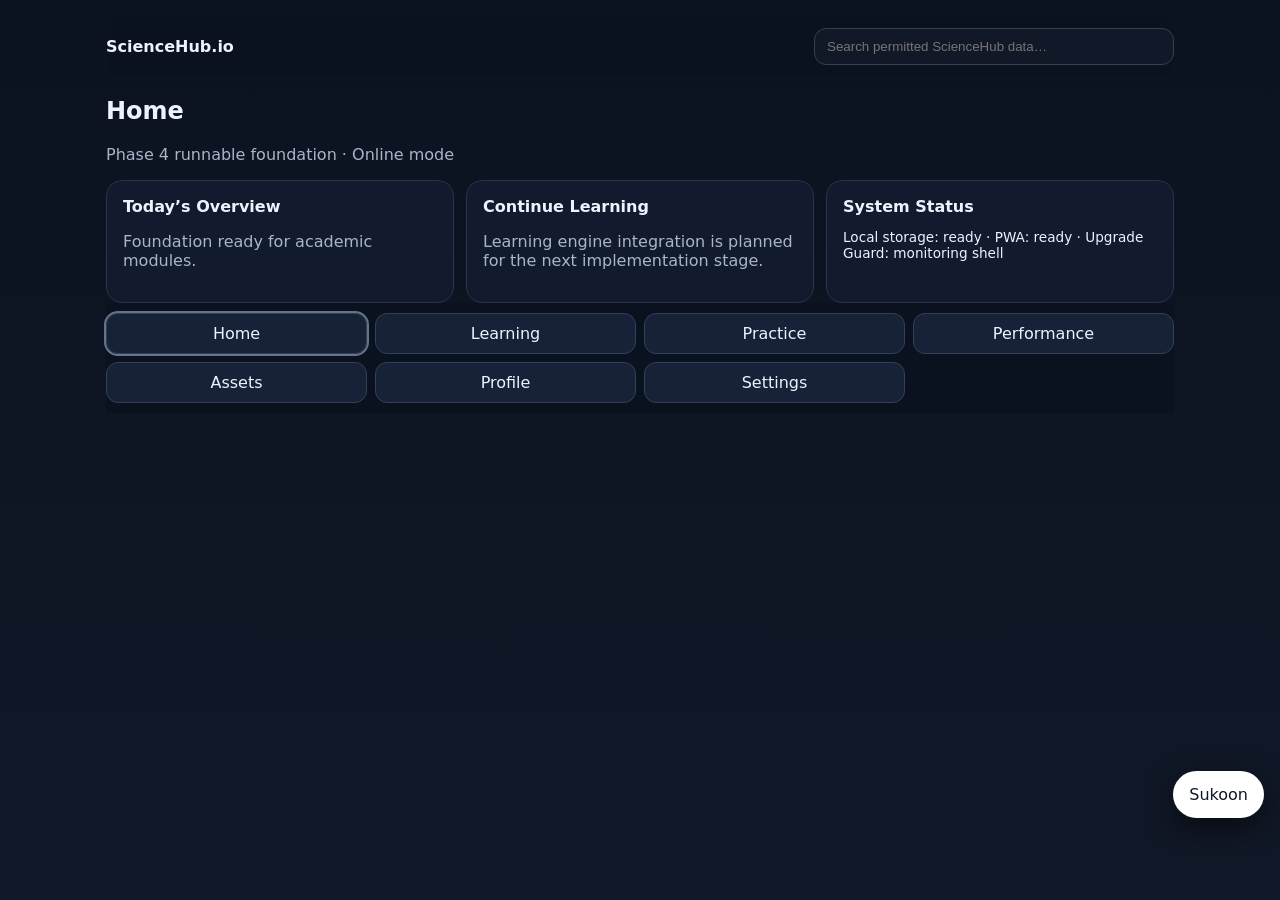
==== 3_index.html @ 3ba19e8f "Add files via upload" ====
<!doctype html>
<html lang="en"><head><meta charset="utf-8"><meta name="viewport" content="width=device-width,initial-scale=1,viewport-fit=cover"><meta name="theme-color" content="#101827"><meta name="description" content="ScienceHub.io — personal student Study OS"><link rel="manifest" href="3_manifest.webmanifest"><link rel="stylesheet" href="4_styles.css"><title>ScienceHub.io</title></head>
<body><div id="app"></div><button id="sukoon" aria-label="Open Sukoon.Brain">Sukoon</button><script src="5_app.js" defer></script></body></html>
---- 4_styles.css ----
:root{font-family:system-ui,-apple-system,Segoe UI,sans-serif;color:#eef2ff;background:#0b1220}*{box-sizing:border-box}body{margin:0;background:linear-gradient(180deg,#0b1220,#111827);min-height:100vh}button{font:inherit}.shell{max-width:1100px;margin:auto;padding:16px}.top{display:flex;justify-content:space-between;align-items:center;gap:12px;position:sticky;top:0;background:#0b1220ee;backdrop-filter:blur(12px);padding:12px 0;z-index:5}.brand{font-weight:800}.search{width:min(42vw,360px);padding:10px 12px;border-radius:12px;border:1px solid #334155;background:#111827;color:#fff}.grid{display:grid;grid-template-columns:repeat(auto-fit,minmax(220px,1fr));gap:12px;margin-top:16px}.card{background:#121b2d;border:1px solid #26344d;border-radius:16px;padding:16px}.muted{color:#a9b5c9}.nav{display:grid;grid-template-columns:repeat(4,1fr);gap:8px;position:sticky;bottom:0;padding:10px 0;background:#0b1220ee;backdrop-filter:blur(12px);z-index:5}.nav button,.action{border:1px solid #334155;background:#172238;color:#eef2ff;border-radius:12px;padding:10px}.nav button.active{outline:2px solid #64748b}.hidden{display:none}#sukoon{position:fixed;right:16px;bottom:82px;border:0;border-radius:999px;padding:14px 16px;background:#fff;color:#111827;box-shadow:0 10px 30px #0008;z-index:10}.panel{margin-top:18px}.status{font-size:.85rem}.danger{color:#fca5a5}@media(max-width:650px){.nav{grid-template-columns:repeat(3,1fr)}.search{width:45vw}.grid{grid-template-columns:1fr}}
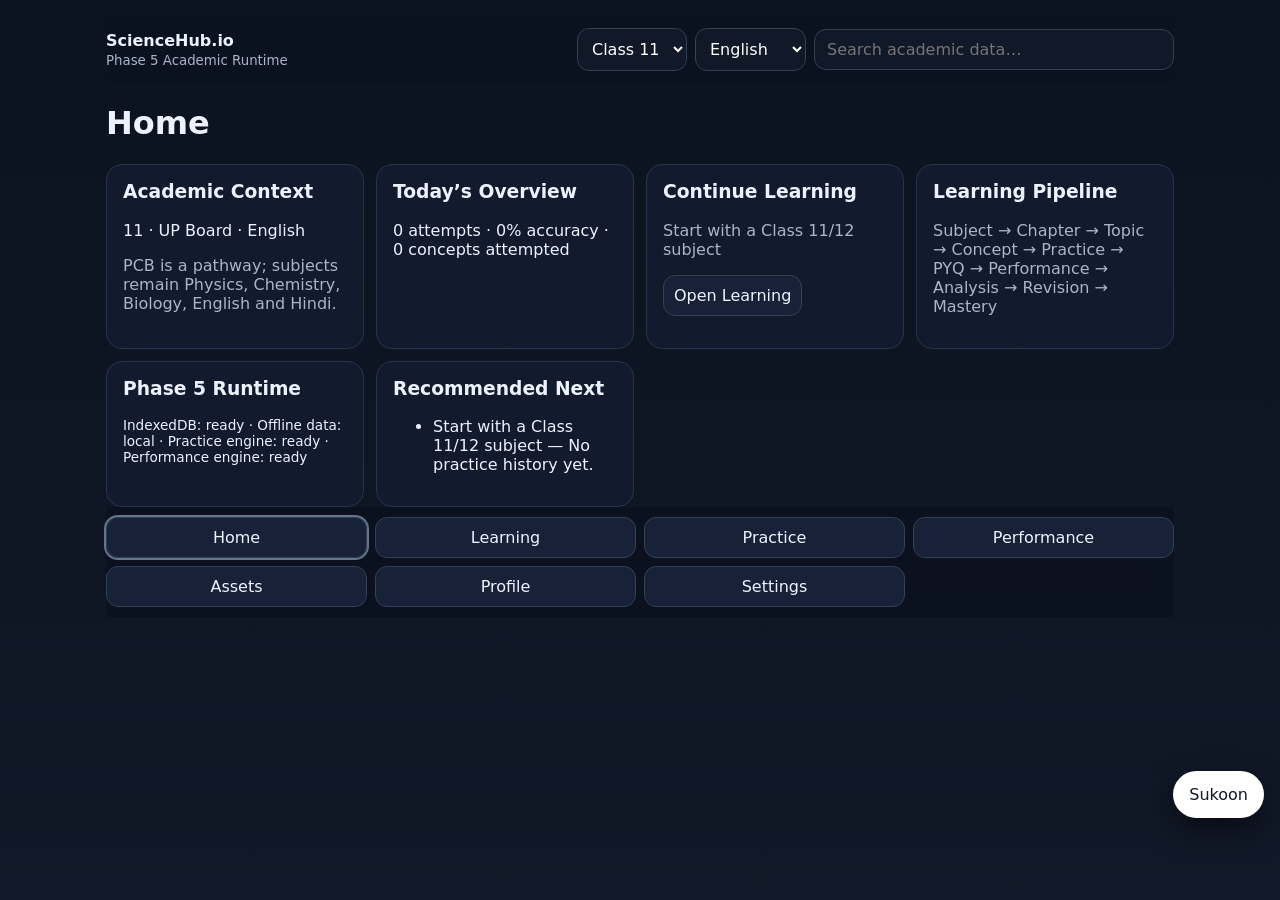
==== commit 113e37f8: "Fix academic async runtime rendering" ====
--- a/3_index.html
+++ b/3_index.html
@@ -1,3 +1,3 @@
 <!doctype html>
 <html lang="en"><head><meta charset="utf-8"><meta name="viewport" content="width=device-width,initial-scale=1,viewport-fit=cover"><meta name="theme-color" content="#101827"><meta name="description" content="ScienceHub.io — personal student Study OS"><link rel="manifest" href="3_manifest.webmanifest"><link rel="stylesheet" href="4_styles.css"><title>ScienceHub.io</title></head>
-<body><div id="app"></div><button id="sukoon" aria-label="Open Sukoon.Brain">Sukoon</button><script src="5_app.js" defer></script></body></html>
+<body><div id="app"></div><button id="sukoon" aria-label="Open Sukoon.Brain">Sukoon</button><script type="module" src="5_app.js"></script></body></html>
--- a/4_styles.css
+++ b/4_styles.css
@@ -1 +1 @@
-:root{font-family:system-ui,-apple-system,Segoe UI,sans-serif;color:#eef2ff;background:#0b1220}*{box-sizing:border-box}body{margin:0;background:linear-gradient(180deg,#0b1220,#111827);min-height:100vh}button{font:inherit}.shell{max-width:1100px;margin:auto;padding:16px}.top{display:flex;justify-content:space-between;align-items:center;gap:12px;position:sticky;top:0;background:#0b1220ee;backdrop-filter:blur(12px);padding:12px 0;z-index:5}.brand{font-weight:800}.search{width:min(42vw,360px);padding:10px 12px;border-radius:12px;border:1px solid #334155;background:#111827;color:#fff}.grid{display:grid;grid-template-columns:repeat(auto-fit,minmax(220px,1fr));gap:12px;margin-top:16px}.card{background:#121b2d;border:1px solid #26344d;border-radius:16px;padding:16px}.muted{color:#a9b5c9}.nav{display:grid;grid-template-columns:repeat(4,1fr);gap:8px;position:sticky;bottom:0;padding:10px 0;background:#0b1220ee;backdrop-filter:blur(12px);z-index:5}.nav button,.action{border:1px solid #334155;background:#172238;color:#eef2ff;border-radius:12px;padding:10px}.nav button.active{outline:2px solid #64748b}.hidden{display:none}#sukoon{position:fixed;right:16px;bottom:82px;border:0;border-radius:999px;padding:14px 16px;background:#fff;color:#111827;box-shadow:0 10px 30px #0008;z-index:10}.panel{margin-top:18px}.status{font-size:.85rem}.danger{color:#fca5a5}@media(max-width:650px){.nav{grid-template-columns:repeat(3,1fr)}.search{width:45vw}.grid{grid-template-columns:1fr}}
+:root{font-family:system-ui,-apple-system,Segoe UI,sans-serif;color:#eef2ff;background:#0b1220}*{box-sizing:border-box}body{margin:0;background:linear-gradient(180deg,#0b1220,#111827);min-height:100vh}button,select,input{font:inherit}.shell{max-width:1100px;margin:auto;padding:16px}.top{display:flex;justify-content:space-between;align-items:center;gap:12px;position:sticky;top:0;background:#0b1220ee;backdrop-filter:blur(12px);padding:12px 0;z-index:5;flex-wrap:wrap}.brand{font-weight:800}.toolbar{display:flex;gap:8px;align-items:center;flex-wrap:wrap}.search{width:min(42vw,360px);padding:10px 12px;border-radius:12px;border:1px solid #334155;background:#111827;color:#fff}.toolbar select{padding:10px;border-radius:12px;border:1px solid #334155;background:#111827;color:#fff}.grid{display:grid;grid-template-columns:repeat(auto-fit,minmax(240px,1fr));gap:12px;margin-top:16px}.card{background:#121b2d;border:1px solid #26344d;border-radius:16px;padding:16px}.muted{color:#a9b5c9}.nav{display:grid;grid-template-columns:repeat(4,1fr);gap:8px;position:sticky;bottom:0;padding:10px 0;background:#0b1220ee;backdrop-filter:blur(12px);z-index:5}.nav button,.action{border:1px solid #334155;background:#172238;color:#eef2ff;border-radius:12px;padding:10px;cursor:pointer}.nav button.active{outline:2px solid #64748b}.status{font-size:.85rem}.danger{color:#fca5a5}.good{color:#86efac}.search-results{margin-top:8px;display:grid;gap:6px}.search-item{display:flex;justify-content:space-between;gap:10px;text-align:left;border:1px solid #334155;background:#111827;color:#eef2ff;border-radius:10px;padding:10px}.card h3{margin-top:0}.card li{margin:.35rem 0}label{display:grid;gap:6px;margin:12px 0}label input{padding:10px;border-radius:10px;border:1px solid #334155;background:#0f172a;color:#fff}@media(max-width:650px){.nav{grid-template-columns:repeat(3,1fr)}.search{width:100%}.toolbar{width:100%}.toolbar select{flex:1}.grid{grid-template-columns:1fr}}#sukoon{position:fixed;right:16px;bottom:82px;border:0;border-radius:999px;padding:14px 16px;background:#fff;color:#111827;box-shadow:0 10px 30px #0008;z-index:10}
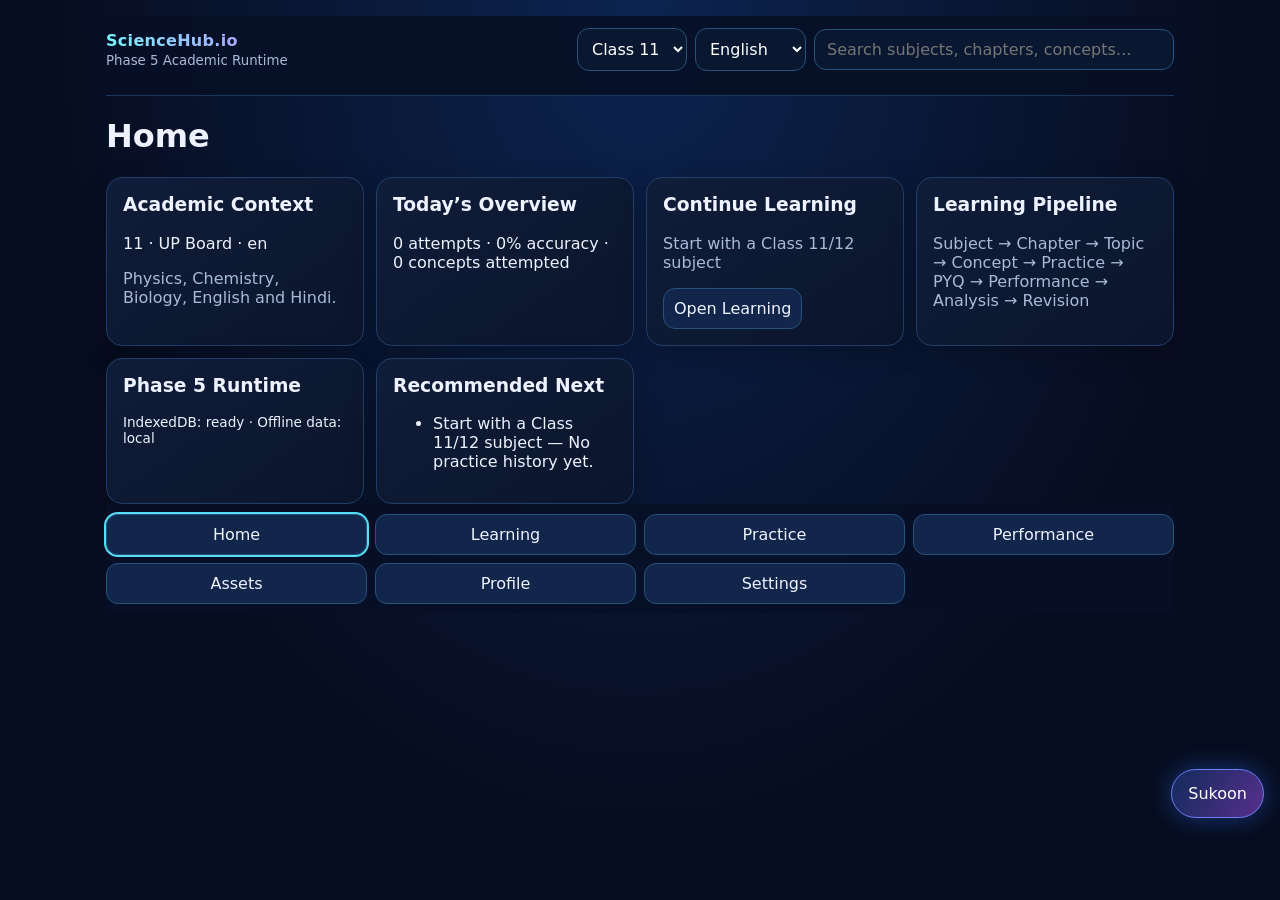
==== commit cb64ef77: "Add files via upload" ====
--- a/3_index.html
+++ b/3_index.html
@@ -1,3 +1,19 @@
 <!doctype html>
-<html lang="en"><head><meta charset="utf-8"><meta name="viewport" content="width=device-width,initial-scale=1,viewport-fit=cover"><meta name="theme-color" content="#101827"><meta name="description" content="ScienceHub.io — personal student Study OS"><link rel="manifest" href="3_manifest.webmanifest"><link rel="stylesheet" href="4_styles.css"><title>ScienceHub.io</title></head>
-<body><div id="app"></div><button id="sukoon" aria-label="Open Sukoon.Brain">Sukoon</button><script type="module" src="5_app.js"></script></body></html>
+<html lang="en">
+<head>
+  <meta charset="utf-8">
+  <meta name="viewport" content="width=device-width,initial-scale=1,viewport-fit=cover">
+  <meta name="theme-color" content="#070d20">
+  <meta name="description" content="ScienceHub.io — personal student Study OS">
+  <link rel="manifest" href="./3_manifest.webmanifest">
+  <link rel="icon" type="image/png" sizes="512x512" href="./11_VISUAL-INTEGRATION__SCIENCEHUB-FRONTEND-APP-ICON.png">
+  <link rel="apple-touch-icon" href="./11_VISUAL-INTEGRATION__SCIENCEHUB-FRONTEND-APP-ICON.png">
+  <link rel="stylesheet" href="./4_styles.css">
+  <title>ScienceHub.io</title>
+</head>
+<body>
+  <div id="app"></div>
+  <button id="sukoon" aria-label="Open Sukoon.Brain">Sukoon</button>
+  <script type="module" src="./5_app.js"></script>
+</body>
+</html>
--- a/4_styles.css
+++ b/4_styles.css
@@ -1 +1 @@
-:root{font-family:system-ui,-apple-system,Segoe UI,sans-serif;color:#eef2ff;background:#0b1220}*{box-sizing:border-box}body{margin:0;background:linear-gradient(180deg,#0b1220,#111827);min-height:100vh}button,select,input{font:inherit}.shell{max-width:1100px;margin:auto;padding:16px}.top{display:flex;justify-content:space-between;align-items:center;gap:12px;position:sticky;top:0;background:#0b1220ee;backdrop-filter:blur(12px);padding:12px 0;z-index:5;flex-wrap:wrap}.brand{font-weight:800}.toolbar{display:flex;gap:8px;align-items:center;flex-wrap:wrap}.search{width:min(42vw,360px);padding:10px 12px;border-radius:12px;border:1px solid #334155;background:#111827;color:#fff}.toolbar select{padding:10px;border-radius:12px;border:1px solid #334155;background:#111827;color:#fff}.grid{display:grid;grid-template-columns:repeat(auto-fit,minmax(240px,1fr));gap:12px;margin-top:16px}.card{background:#121b2d;border:1px solid #26344d;border-radius:16px;padding:16px}.muted{color:#a9b5c9}.nav{display:grid;grid-template-columns:repeat(4,1fr);gap:8px;position:sticky;bottom:0;padding:10px 0;background:#0b1220ee;backdrop-filter:blur(12px);z-index:5}.nav button,.action{border:1px solid #334155;background:#172238;color:#eef2ff;border-radius:12px;padding:10px;cursor:pointer}.nav button.active{outline:2px solid #64748b}.status{font-size:.85rem}.danger{color:#fca5a5}.good{color:#86efac}.search-results{margin-top:8px;display:grid;gap:6px}.search-item{display:flex;justify-content:space-between;gap:10px;text-align:left;border:1px solid #334155;background:#111827;color:#eef2ff;border-radius:10px;padding:10px}.card h3{margin-top:0}.card li{margin:.35rem 0}label{display:grid;gap:6px;margin:12px 0}label input{padding:10px;border-radius:10px;border:1px solid #334155;background:#0f172a;color:#fff}@media(max-width:650px){.nav{grid-template-columns:repeat(3,1fr)}.search{width:100%}.toolbar{width:100%}.toolbar select{flex:1}.grid{grid-template-columns:1fr}}#sukoon{position:fixed;right:16px;bottom:82px;border:0;border-radius:999px;padding:14px 16px;background:#fff;color:#111827;box-shadow:0 10px 30px #0008;z-index:10}
+:root{font-family:system-ui,-apple-system,Segoe UI,sans-serif;color:#eef2ff;background:#070d20}*{box-sizing:border-box}body{margin:0;background:radial-gradient(ellipse at top,#0c2450,#070d20 65%);min-height:100vh}button,select,input{font:inherit}.shell{max-width:1100px;margin:auto;padding:16px}.top{display:flex;justify-content:space-between;align-items:center;gap:12px;position:sticky;top:0;background:#071026f2;backdrop-filter:blur(12px);padding:12px 0;z-index:5;flex-wrap:wrap;border-bottom:1px solid #1a3562}.brand{font-weight:850;letter-spacing:.3px;background:linear-gradient(90deg,#79f3ff,#bb8cff);color:transparent;background-clip:text}.toolbar{display:flex;gap:8px;align-items:center;flex-wrap:wrap}.search{width:min(42vw,360px);padding:10px 12px;border-radius:12px;border:1px solid #28517c;background:#0a1730;color:#fff}.toolbar select{padding:10px;border-radius:12px;border:1px solid #28517c;background:#0a1730;color:#fff}.grid{display:grid;grid-template-columns:repeat(auto-fit,minmax(240px,1fr));gap:12px;margin-top:16px}.card{background:linear-gradient(145deg,#101d39,#0b152c);border:1px solid #213d68;border-radius:16px;padding:16px;box-shadow:0 8px 28px #0003}.muted{color:#a9bad8}.nav{display:grid;grid-template-columns:repeat(4,1fr);gap:8px;position:sticky;bottom:0;padding:10px 0;background:#071026f2;backdrop-filter:blur(12px);z-index:5}.nav button,.action{border:1px solid #28517c;background:#11264a;color:#eef2ff;border-radius:12px;padding:10px;cursor:pointer}.nav button.active{outline:2px solid #54dff7}.status{font-size:.85rem}.danger{color:#fca5a5}.good{color:#86efac}.search-results{display:grid;grid-template-columns:1fr;gap:6px;width:100%;max-height:40vh;overflow:auto}.search-item{display:flex;justify-content:space-between;gap:10px;text-align:left;border:1px solid #28517c;background:#0b1a35;color:#eef2ff;border-radius:10px;padding:10px;cursor:pointer}.search-item:hover,.search-item:focus-visible{border-color:#53e6ff;background:#11294e}.card h3{margin-top:0}.card li{margin:.35rem 0}label{display:grid;gap:6px;margin:12px 0}label input{padding:10px;border-radius:10px;border:1px solid #28517c;background:#0b1730;color:#fff}.sukoon-panel{position:fixed;right:16px;bottom:82px;z-index:20;display:flex;align-items:center;gap:12px;max-width:min(420px,calc(100vw - 32px));padding:12px;border:1px solid #3a5a99;border-radius:18px;background:#08132af5;box-shadow:0 16px 45px #000a}.sukoon-panel img{width:64px;height:64px;object-fit:cover;border-radius:12px}.sukoon-panel p{margin:.25rem 0;color:#b7c7e5;font-size:.88rem}.sukoon-panel button{align-self:flex-start;background:transparent;color:#fff;border:0;font-size:1.2rem;cursor:pointer}#sukoon{position:fixed;right:16px;bottom:82px;border:1px solid #6d80f8;border-radius:999px;padding:14px 16px;background:linear-gradient(120deg,#122b5b,#572f8d);color:#fff;box-shadow:0 0 25px #2e72ff66;z-index:10}@media(max-width:650px){.nav{grid-template-columns:repeat(3,1fr)}.search{width:100%}.toolbar{width:100%}.toolbar select{flex:1}.grid{grid-template-columns:1fr}.top{position:relative}.sukoon-panel{bottom:74px}}
